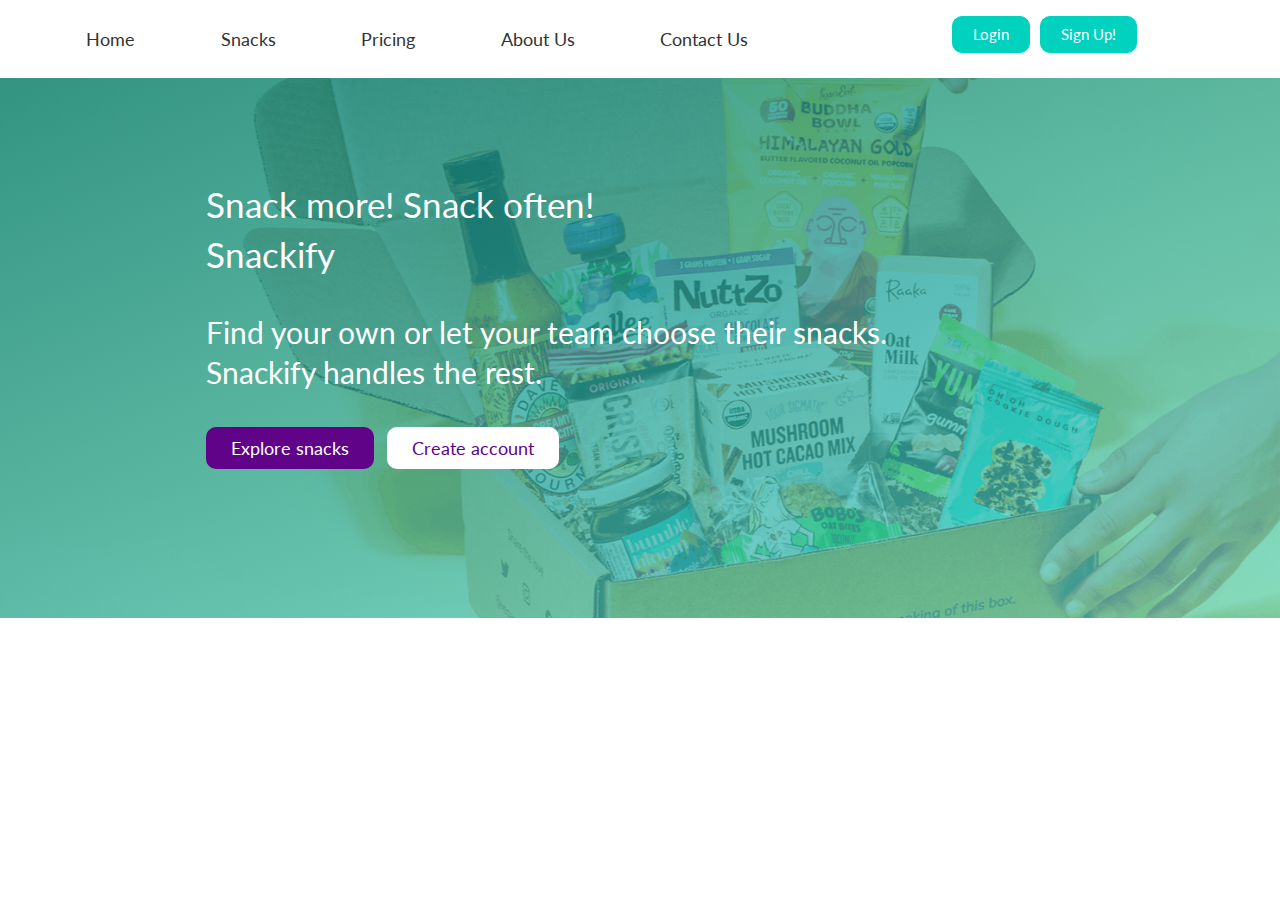
==== snackify/index.html @ 16e39b9f "Merge pull request #5 from bw-oct-snackify/aboutpage" ====
<!DOCTYPE html>

<html lang="en">
  <head>
    <meta charset="utf-8" />
    <meta name="viewport" content="width=device-width, initial-scale=1.0" />
    <link
      href="https://fonts.googleapis.com/css?family=Lato&display=swap"
      rel="stylesheet"
    />

    <title>Snackify</title>

    <link href="css/index.css" rel="stylesheet" />
  </head>

  <body>
    <div class="nav">
      <div class="nav__list">
        <a href="index.html"> Home</a>
        <a href="#"> Snacks</a>
        <a href="#"> Pricing </a>
        <a href="a-index.html">About Us</a>
        <a href="#"> Contact Us</a>
      </div>
      <!-- this closes nav -->
      <div class="btn-top">
        <a class="btn-login" href="#"> Login </a>
        <a class="btn-signup" href="#"> Sign Up!</a>
      </div>
      <!-- this closes but div -->
    </div>
    <!-- this closes main nav -->
    <header class="main-header">
      <div class="heading-main">
        <h1>Snack more! Snack often!</h1>
        <h1>Snackify</h1>
      </div>

      <div class="heading-second">
        <h2>Find your own or let your team choose their snacks.</h2>
        <h2>Snackify handles the rest.</h2>
      </div>
      <div class="btn-header">
        <a href="#" class="btn-explore">Explore snacks</a>
        <a href="#" class="btn-create">Create account</a>
      </div>
    </header>
  </body>
</html>
---- snackify/css/index.css ----
/* http://meyerweb.com/eric/tools/css/reset/ 
   v2.0 | 20110126
   License: none (public domain)
*/
html,
body,
div,
span,
applet,
object,
iframe,
h1,
h2,
h3,
h4,
h5,
h6,
p,
blockquote,
pre,
a,
abbr,
acronym,
address,
big,
cite,
code,
del,
dfn,
em,
img,
ins,
kbd,
q,
s,
samp,
small,
strike,
strong,
sub,
sup,
tt,
var,
b,
u,
i,
center,
dl,
dt,
dd,
ol,
ul,
li,
fieldset,
form,
label,
legend,
table,
caption,
tbody,
tfoot,
thead,
tr,
th,
td,
article,
aside,
canvas,
details,
embed,
figure,
figcaption,
footer,
header,
hgroup,
menu,
nav,
output,
ruby,
section,
summary,
time,
mark,
audio,
video {
  margin: 0;
  padding: 0;
  border: 0;
  font-size: 100%;
  font: inherit;
  vertical-align: baseline;
}
/* HTML5 display-role reset for older browsers */
article,
aside,
details,
figcaption,
figure,
footer,
header,
hgroup,
menu,
nav,
section {
  display: block;
}
body {
  line-height: 1;
}
ol,
ul {
  list-style: none;
}
blockquote,
q {
  quotes: none;
}
blockquote:before,
blockquote:after,
q:before,
q:after {
  content: "";
  content: none;
}
table {
  border-collapse: collapse;
  border-spacing: 0;
}
* {
  box-sizing: border-box;
}
html {
  font-size: 62.5%;
}
html,
body {
  font-family: "Lato", sans-serif;
}
h1,
h2,
h3,
h4,
h5 {
  font-family: "Lato", sans-serif;
}
h1 {
  font-size: 3.5rem;
}
h2 {
  font-size: 3rem;
}
h3 {
  font-size: 2.8rem;
}
p {
  font-size: 1.6rem;
  line-height: 1.4;
}
.maincontainer {
  width: 90%;
  margin: 0 auto;
}
@media (max-width: 500px) {
  .maincontainer {
    width: 100%;
    margin: none;
  }
}
.nav {
  display: flex;
  flex-direction: row;
  justify-content: space-around;
  align-items: center;
  flex-wrap: wrap;
  font-size: 1.8rem;
  width: 100%;
  margin: 0 auto;
}
.nav__list {
  display: flex;
  flex-direction: row;
  justify-content: space-around;
  align-items: center;
  flex-wrap: wrap;
  width: 60%;
  padding: 1rem;
  margin: 1rem;
}
.nav__list a {
  text-decoration: none;
  padding: 1rem 1.5rem;
  color: #333;
  border-radius: 10px;
  transition: all 0.5s;
}
.nav__list a:hover {
  color: white;
  border: 1px solid #007e76;
  background: #007e76;
  flex-grow: 1;
  text-align: center;
  box-shadow: 0 1rem 2rem rgba(0, 0, 0, 0.5);
}
.btn-top {
  display: flex;
  flex-direction: row;
  justify-content: center;
  align-items: center;
  flex-wrap: wrap;
  width: 30%;
  margin-right: 1.5rem;
}
.btn-top a {
  text-decoration: none;
  font-size: 1.5rem;
  padding: 1rem 2rem;
  color: white;
  background-color: #01d1bf;
  border: 1px solid #01d1bf;
  border-radius: 1rem;
  margin-right: 1rem;
  margin-bottom: 1rem;
  transition: all 0.4s;
}
.btn-top a:hover {
  color: white;
  border: 1px solid #007e76;
  background: #007e76;
  box-shadow: 0 1rem 2rem rgba(0, 0, 0, 0.5);
  transform: translateY(-0.2rem);
  text-align: center;
}
.mainfoot {
  display: flex;
  flex-direction: row;
  justify-content: center;
  align-items: center;
  background-color: #01d1bf;
  margin-top: 4%;
  padding: 1.5%;
  color: white;
}
.why-title {
  text-align: center;
  margin-top: 5%;
  margin-bottom: 3%;
}
.Why {
  border-radius: 20px;
  margin-bottom: 10%;
  display: flex;
  flex-direction: column;
  justify-content: center;
  align-items: center;
  flex-wrap: wrap;
}
.Why .imgofworkers {
  width: 60%;
}
.Why .imgofworkers .workers {
  margin-top: 5%;
  width: 100%;
  border-radius: 10px;
}
@media (max-width: 500px) {
  .Why .imgofworkers .workers {
    display: none;
  }
}
.ptags {
  margin-left: 3%;
  margin-right: 3%;
  padding-bottom: 4%;
  width: 80%;
  border-radius: 20px;
  background-color: #01d1bf;
  display: flex;
  flex-direction: column;
  justify-content: center;
  align-items: center;
}
@media (max-width: 500px) {
  .ptags {
    width: 100%;
    margin-left: 0;
    margin-right: 0;
    border-radius: 0;
  }
}
.ptags p {
  width: 80%;
  border-radius: 20px;
  color: white;
  text-align: center;
  font-size: 2.5rem;
  margin-top: 4%;
  padding: 10px;
}
@media (max-width: 800px) {
  .ptags p {
    width: 90%;
    font-size: 1.6rem;
  }
}
.Team {
  display: flex;
  flex-direction: column;
  justify-content: center;
  align-items: center;
}
.Team h2 {
  text-align: center;
  font-size: 4rem;
  width: 80%;
}
.Everyone {
  display: flex;
  flex-direction: row;
  justify-content: space-between;
  align-items: center;
  flex-wrap: wrap;
  margin-top: 4%;
}
.team-img {
  border-radius: 50%;
}
.andrew {
  width: 23%;
  border: 4px solid #01d1bf;
  background-color: white;
  margin-bottom: 3%;
  border-radius: 10px;
  display: flex;
  flex-direction: column;
  justify-content: space-between;
  align-items: center;
}
@media (max-width: 800px) {
  .andrew {
    width: 48%;
  }
}
@media (max-width: 500px) {
  .andrew {
    width: 75%;
    margin-left: 12%;
  }
}
.andrew:hover {
  color: white;
  border: 1px solid #007e76;
  background: #007e76;
  box-shadow: 0 1rem 2rem rgba(0, 0, 0, 0.5);
  transform: translateY(-0.2rem);
  text-align: center;
}
.andrew img {
  margin-top: 10%;
  margin-bottom: 4%;
  width: 50%;
}
.andrew p {
  font-size: 2rem;
  margin-top: 3%;
}
.andrew .linkangithub {
  margin-bottom: 5%;
}
.andrew:hover {
  background-image: url("../img/cookies.jpeg");
  background-repeat: no-repeat;
  background-position: center;
  background-size: cover;
  color: white;
}
.young {
  width: 23%;
  border: 4px solid #01d1bf;
  background-color: white;
  margin-bottom: 3%;
  border-radius: 10px;
  display: flex;
  flex-direction: column;
  justify-content: space-between;
  align-items: center;
}
@media (max-width: 800px) {
  .young {
    width: 48%;
  }
}
@media (max-width: 500px) {
  .young {
    width: 75%;
    margin-left: 12%;
  }
}
.young:hover {
  color: white;
  border: 1px solid #007e76;
  background: #007e76;
  box-shadow: 0 1rem 2rem rgba(0, 0, 0, 0.5);
  transform: translateY(-0.2rem);
  text-align: center;
}
.young img {
  margin-top: 10%;
  margin-bottom: 4%;
  width: 50%;
}
.young p {
  font-size: 2rem;
  margin-top: 3%;
}
.young .linkangithub {
  margin-bottom: 5%;
}
.young:hover {
  background-image: url("../img/cheetos2.jpg");
  background-repeat: no-repeat;
  background-position: center;
  background-size: cover;
  color: white;
}
.andrew-wilson {
  width: 23%;
  border: 4px solid #01d1bf;
  background-color: white;
  margin-bottom: 3%;
  border-radius: 10px;
  display: flex;
  flex-direction: column;
  justify-content: space-between;
  align-items: center;
}
@media (max-width: 800px) {
  .andrew-wilson {
    width: 48%;
  }
}
@media (max-width: 500px) {
  .andrew-wilson {
    width: 75%;
    margin-left: 12%;
  }
}
.andrew-wilson:hover {
  color: white;
  border: 1px solid #007e76;
  background: #007e76;
  box-shadow: 0 1rem 2rem rgba(0, 0, 0, 0.5);
  transform: translateY(-0.2rem);
  text-align: center;
}
.andrew-wilson img {
  margin-top: 10%;
  margin-bottom: 4%;
  width: 50%;
}
.andrew-wilson p {
  font-size: 2rem;
  margin-top: 3%;
}
.andrew-wilson .linkangithub {
  margin-bottom: 5%;
}
.andrew-wilson:hover {
  background-image: url("../img/ruffles.jpg");
  background-repeat: no-repeat;
  background-position: center;
  background-size: cover;
  color: white;
}
.John {
  width: 23%;
  border: 4px solid #01d1bf;
  background-color: white;
  margin-bottom: 3%;
  border-radius: 10px;
  display: flex;
  flex-direction: column;
  justify-content: space-between;
  align-items: center;
}
@media (max-width: 800px) {
  .John {
    width: 48%;
  }
}
@media (max-width: 500px) {
  .John {
    width: 75%;
    margin-left: 12%;
  }
}
.John:hover {
  color: white;
  border: 1px solid #007e76;
  background: #007e76;
  box-shadow: 0 1rem 2rem rgba(0, 0, 0, 0.5);
  transform: translateY(-0.2rem);
  text-align: center;
}
.John img {
  margin-top: 10%;
  margin-bottom: 4%;
  width: 50%;
}
.John p {
  font-size: 2rem;
  margin-top: 3%;
}
.John .linkangithub {
  margin-bottom: 5%;
}
.John:hover {
  background-image: url("../img/doritos\ 2.jpg");
  background-repeat: no-repeat;
  background-position: center;
  background-size: cover;
  color: white;
}
.Lucas {
  width: 23%;
  border: 4px solid #01d1bf;
  background-color: white;
  margin-bottom: 3%;
  border-radius: 10px;
  display: flex;
  flex-direction: column;
  justify-content: space-between;
  align-items: center;
}
@media (max-width: 800px) {
  .Lucas {
    width: 48%;
  }
}
@media (max-width: 500px) {
  .Lucas {
    width: 75%;
    margin-left: 12%;
  }
}
.Lucas:hover {
  color: white;
  border: 1px solid #007e76;
  background: #007e76;
  box-shadow: 0 1rem 2rem rgba(0, 0, 0, 0.5);
  transform: translateY(-0.2rem);
  text-align: center;
}
.Lucas img {
  margin-top: 10%;
  margin-bottom: 4%;
  width: 50%;
}
.Lucas p {
  font-size: 2rem;
  margin-top: 3%;
}
.Lucas .linkangithub {
  margin-bottom: 5%;
}
.Lucas:hover {
  background-image: url("../img/almonds2.jpeg");
  background-repeat: no-repeat;
  background-position: top;
  background-size: cover;
  color: white;
}
.luis {
  width: 23%;
  border: 4px solid #01d1bf;
  background-color: white;
  margin-bottom: 3%;
  border-radius: 10px;
  display: flex;
  flex-direction: column;
  justify-content: space-between;
  align-items: center;
}
@media (max-width: 800px) {
  .luis {
    width: 48%;
  }
}
@media (max-width: 500px) {
  .luis {
    width: 75%;
    margin-left: 12%;
  }
}
.luis:hover {
  color: white;
  border: 1px solid #007e76;
  background: #007e76;
  box-shadow: 0 1rem 2rem rgba(0, 0, 0, 0.5);
  transform: translateY(-0.2rem);
  text-align: center;
}
.luis img {
  margin-top: 10%;
  margin-bottom: 4%;
  width: 50%;
}
.luis p {
  font-size: 2rem;
  margin-top: 3%;
}
.luis .linkangithub {
  margin-bottom: 5%;
}
.luis:hover {
  background-image: url("../img/beef2.jpg");
  background-repeat: no-repeat;
  background-position: center;
  background-size: cover;
  color: white;
}
.mark {
  width: 23%;
  border: 4px solid #01d1bf;
  background-color: white;
  margin-bottom: 3%;
  border-radius: 10px;
  display: flex;
  flex-direction: column;
  justify-content: space-between;
  align-items: center;
}
@media (max-width: 800px) {
  .mark {
    width: 48%;
  }
}
@media (max-width: 500px) {
  .mark {
    width: 75%;
    margin-left: 12%;
  }
}
.mark:hover {
  color: white;
  border: 1px solid #007e76;
  background: #007e76;
  box-shadow: 0 1rem 2rem rgba(0, 0, 0, 0.5);
  transform: translateY(-0.2rem);
  text-align: center;
}
.mark img {
  margin-top: 10%;
  margin-bottom: 4%;
  width: 50%;
}
.mark p {
  font-size: 2rem;
  margin-top: 3%;
}
.mark .linkangithub {
  margin-bottom: 5%;
}
.mark:hover {
  background-image: url("../img/resees\ 2.jpg");
  background-repeat: no-repeat;
  background-position: center;
  background-size: cover;
  color: white;
}
.mikaela {
  width: 23%;
  border: 4px solid #01d1bf;
  background-color: white;
  margin-bottom: 3%;
  border-radius: 10px;
  display: flex;
  flex-direction: column;
  justify-content: space-between;
  align-items: center;
}
@media (max-width: 800px) {
  .mikaela {
    width: 48%;
  }
}
@media (max-width: 500px) {
  .mikaela {
    width: 75%;
    margin-left: 12%;
  }
}
.mikaela:hover {
  color: white;
  border: 1px solid #007e76;
  background: #007e76;
  box-shadow: 0 1rem 2rem rgba(0, 0, 0, 0.5);
  transform: translateY(-0.2rem);
  text-align: center;
}
.mikaela img {
  margin-top: 10%;
  margin-bottom: 4%;
  width: 50%;
}
.mikaela p {
  font-size: 2rem;
  margin-top: 3%;
}
.mikaela .linkangithub {
  margin-bottom: 5%;
}
.mikaela:hover {
  background-image: url("../img/pretzel.jpeg");
  background-repeat: no-repeat;
  background-position: center;
  background-size: cover;
  color: white;
}
button:hover {
  color: #01d1bf;
}
.main-header {
  width: 100%;
  padding: 2rem;
  height: 60vh;
  display: flex;
  flex-direction: column;
  justify-content: center;
  align-items: center;
  flex-wrap: wrap;
  background-image: linear-gradient(to right bottom, rgba(0, 126, 118, 0.8), rgba(85, 220, 210, 0.7)), url(../img/snackbox.png);
  background-repeat: no-repeat;
  background-position: center;
  background-size: cover;
}
.main-header div {
  width: 70%;
  margin-bottom: 3rem;
}
.main-header div h1 {
  margin-bottom: 1.5rem;
  font-weight: 400;
  color: white;
}
.main-header div h2 {
  margin-bottom: 1rem;
  color: white;
}
.main-header .btn-header .btn-explore {
  text-decoration: none;
  font-size: 1.8rem;
  padding: 1.2rem 2.5rem;
  border-radius: 1rem;
  margin-right: 1rem;
  margin-bottom: 1rem;
  color: white;
  background-color: #600389;
  display: inline-block;
  transition: all 0.4s;
}
.main-header .btn-header .btn-explore:hover {
  box-shadow: 0 1rem 2rem rgba(0, 0, 0, 0.5);
  text-align: center;
}
.main-header .btn-header .btn-explore:hover {
  background-color: #b95de1;
  transform: translateY(-0.5rem);
}
.main-header .btn-header .btn-create {
  text-decoration: none;
  font-size: 1.8rem;
  padding: 1.2rem 2.5rem;
  border-radius: 1rem;
  margin-right: 1rem;
  margin-bottom: 1rem;
  color: #600389;
  background-color: white;
  display: inline-block;
  transition: all 0.4s;
}
.main-header .btn-header .btn-create:hover {
  box-shadow: 0 1rem 2rem rgba(0, 0, 0, 0.5);
  text-align: center;
}
.main-header .btn-header .btn-create:hover {
  background-color: #b95de1;
  color: white;
  transform: translateY(-0.5rem);
}
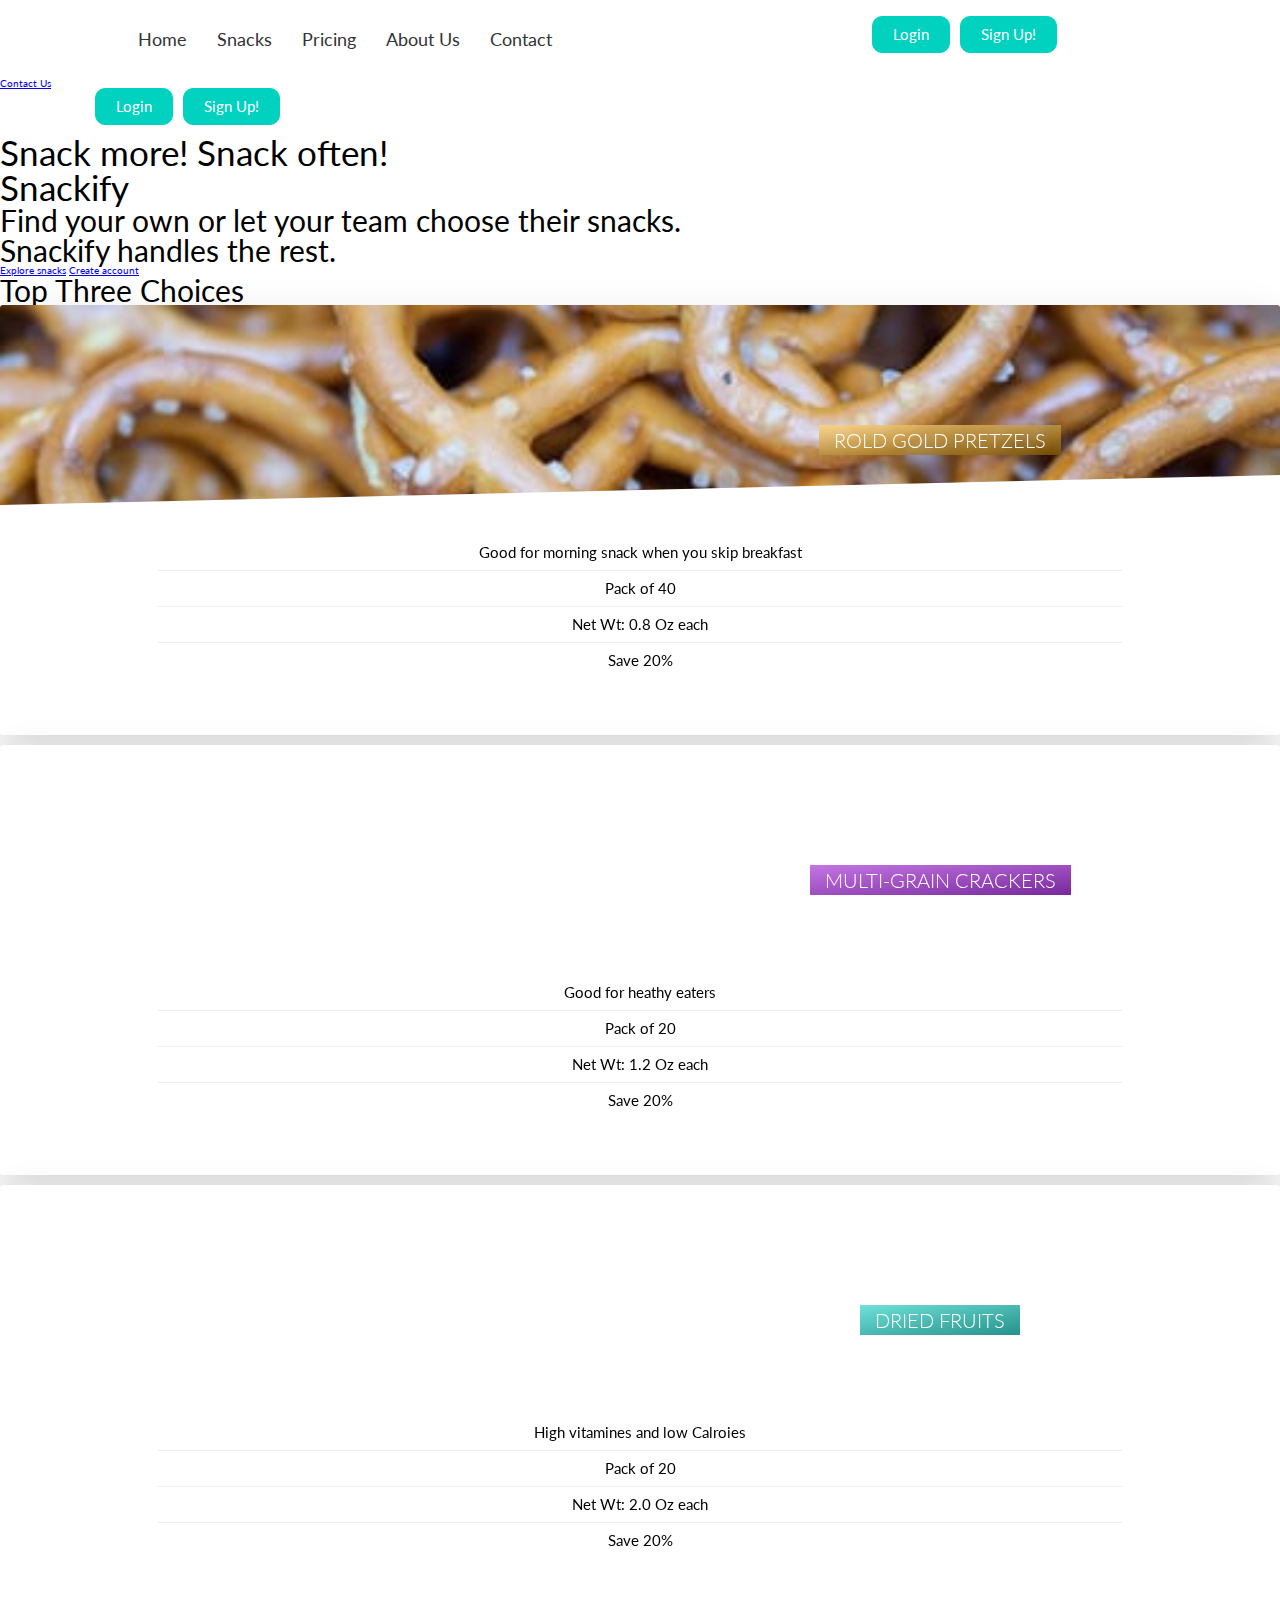
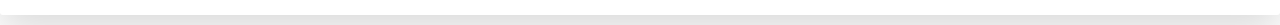
==== commit f86b98d6: "Merge branch 'master' into landing-page" ====
--- a/snackify/index.html
+++ b/snackify/index.html
@@ -15,12 +15,25 @@
   </head>
 
   <body>
+
     <div class="nav">
       <div class="nav__list">
         <a href="index.html"> Home</a>
         <a href="#"> Snacks</a>
         <a href="#"> Pricing </a>
         <a href="a-index.html">About Us</a>
+
+        <a href="#"> Contact</a>
+      </div>
+      <!-- this closes nav -->
+      <div class="btn-top">
+        <a class="btn-login" href="#"> Login </a>
+        <a class="btn-signup" href="#"> Sign Up!</a>
+      </div>
+      <!-- this closes but div -->
+    </div>
+      <!-- this closes main nav -->
+
         <a href="#"> Contact Us</a>
       </div>
       <!-- this closes nav -->
@@ -31,6 +44,7 @@
       <!-- this closes but div -->
     </div>
     <!-- this closes main nav -->
+
     <header class="main-header">
       <div class="heading-main">
         <h1>Snack more! Snack often!</h1>
@@ -46,5 +60,108 @@
         <a href="#" class="btn-create">Create account</a>
       </div>
     </header>
+    <section class="section-topChoice">
+        <div class="heading-second">
+           <h2>Top Three Choices</h2>
+        </div>
+        <div class="row">
+          <div class="col-1-3">
+            <div class="card">
+              <div class="card__side card__side--front">
+                <div class="card__picture card__picture--1">
+                  &nbsp;
+                </div>
+                <div class="card__heading">
+                  <span class="card__heading-span card__heading-span--1">Rold Gold pretzels</span>
+                  
+                </div>
+                <div class="card__details">
+                  <ul>
+                    <li>Good for morning snack when you skip breakfast</li>
+                    <li>Pack of 40</li>
+                    <li>Net Wt: 0.8 Oz each</li>
+                    <li>Save 20%</li>
+                   
+                  </ul>
+                </div>
+              </div>
+              <div class="card__side card__side--back card__side--back--1">
+                  <div class="card__cta">
+                    <div class="card__price-box">
+                      <p class="card__price-only">Only</p>
+                      <p class="card__price-value">$16.00</p>
+                    </div>
+                    <a href="#" class="btn btn--white">Save Now</a>
+                  </div>
+                </div>
+            </div>
+           
+          </div>
+          <div class="col-1-3">
+              <div class="card">
+                  <div class="card__side card__side--front">
+                    <div class="card__picture card__picture--2">
+                      &nbsp;
+                    </div>
+                    <div class="card__heading">
+                      <span class="card__heading-span card__heading-span--2">Multi-grain crackers</span>
+                      
+                    </div>
+                    <div class="card__details">
+                      <ul>
+                        <li>Good for heathy eaters</li>
+                        <li>Pack of 20</li>
+                        <li>Net Wt: 1.2 Oz each</li>
+                        <li>Save 20%</li>
+                       
+                      </ul>
+                    </div>
+                  </div>
+                  <div class="card__side card__side--back card__side--back--2">
+                      <div class="card__cta">
+                        <div class="card__price-box">
+                          <p class="card__price-only">Only</p>
+                          <p class="card__price-value">$45.00</p>
+                        </div>
+                        <a href="#" class="btn btn--white">Save Now</a>
+                      </div>
+                    </div>
+                </div>
+          </div>
+          <div class="col-1-3">
+              <div class="card">
+                  <div class="card__side card__side--front">
+                    <div class="card__picture card__picture--3">
+                      &nbsp;
+                    </div>
+                    <div class="card__heading">
+                      <span class="card__heading-span card__heading-span--3">Dried Fruits</span>
+                      
+                    </div>
+                    <div class="card__details">
+                      <ul>
+                        <li>High vitamines and low Calroies</li>
+                        <li>Pack of 20</li>
+                        <li>Net Wt: 2.0 Oz each</li>
+                        <li>Save 20%</li>
+                       
+                      </ul>
+                    </div>
+                  </div>
+                  <div class="card__side card__side--back card__side--back--3">
+                      <div class="card__cta">
+                        <div class="card__price-box">
+                          <p class="card__price-only">Only</p>
+                          <p class="card__price-value">$55.00</p>
+                        </div>
+                        <a href="#" class="btn btn--white">Save Now</a>
+                      </div>
+                    </div>
+                </div>
+          </div>
+        </div>
+          
+
+    </section>
   </body>
 </html>
--- a/snackify/css/index.css
+++ b/snackify/css/index.css
@@ -160,29 +160,35 @@
   width: 90%;
   margin: 0 auto;
 }
+
+
 @media (max-width: 500px) {
   .maincontainer {
     width: 100%;
     margin: none;
   }
 }
+
 .nav {
   display: flex;
   flex-direction: row;
   justify-content: space-around;
   align-items: center;
-  flex-wrap: wrap;
   font-size: 1.8rem;
   width: 100%;
   margin: 0 auto;
 }
+@media (max-width: 800px) {
+  .nav {
+    flex-direction: column;
+  }
+}
 .nav__list {
   display: flex;
   flex-direction: row;
   justify-content: space-around;
   align-items: center;
-  flex-wrap: wrap;
-  width: 60%;
+  width: 35%;
   padding: 1rem;
   margin: 1rem;
 }
@@ -201,14 +207,24 @@
   text-align: center;
   box-shadow: 0 1rem 2rem rgba(0, 0, 0, 0.5);
 }
+@media (max-width: 500px) {
+  .nav__list {
+    justify-content: center;
+    font-size: 1.4rem;
+  }
+}
 .btn-top {
   display: flex;
   flex-direction: row;
   justify-content: center;
   align-items: center;
-  flex-wrap: wrap;
   width: 30%;
   margin-right: 1.5rem;
+}
+@media (max-width: 500px) {
+  .btn-top {
+    width: 70%;
+  }
 }
 .btn-top a {
   text-decoration: none;
@@ -230,6 +246,157 @@
   transform: translateY(-0.2rem);
   text-align: center;
 }
+
+@media (max-width: 500px) {
+  .btn-top a {
+    font-size: 1.2rem;
+  }
+}
+.card {
+  perspective: 150rem;
+  -moz-perspective: 150rem;
+  position: relative;
+  height: 44rem;
+}
+@media (max-width: 500px) {
+  .card__details {
+    margin-top: -20px;
+  }
+}
+.card__side {
+  height: 43rem;
+  transition: all 0.8s ease;
+  color: white;
+  font-size: 2rem;
+  position: absolute;
+  top: 0;
+  left: 0;
+  width: 100%;
+  backface-visibility: hidden;
+  border-radius: 3px;
+  overflow: hidden;
+  box-shadow: 0 1.5rem 4rem rgba(0, 0, 0, 0.15);
+}
+@media (max-width: 500px) {
+  .card__side {
+    height: 40rem;
+  }
+}
+.card__side--front {
+  background-color: white;
+}
+.card__side--back {
+  transform: rotateY(-180deg);
+}
+.card__side--back--1 {
+  background-image: linear-gradient(to right bottom, #ffd47f, #7c5403);
+}
+.card__side--back--2 {
+  background-image: linear-gradient(to right bottom, #b95de1, #600389);
+}
+.card__side--back--3 {
+  background-image: linear-gradient(to right bottom, #55dcd2, #007e76);
+}
+.card:hover .card__side--front {
+  transform: rotateY(180deg);
+}
+.card:hover .card__side--back {
+  transform: rotateY(0);
+}
+.card__picture {
+  background-size: cover;
+  height: 20rem;
+  background-blend-mode: screen;
+  -webkit-clip-path: polygon(0 0, 100% 0, 100% 85%, 0 100%);
+  clip-path: polygon(0 0, 100% 0, 100% 85%, 0 100%);
+}
+.card__picture--1 {
+  background-image: url(../img/pretzel.jpeg);
+}
+.card__picture--2 {
+  background-image: url(https://www.bing.com/th?id=OIP.H_RdXQ9CoCZ31MyCAMG6pwHaDo&w=300&h=147&c=7&o=5&dpr=2.2&pid=1.7);
+}
+.card__picture--3 {
+  background-image: url(https://www.bing.com/th?id=OIP.x5il3ac9726boGcdORgdqQAAAA&w=300&h=176&c=7&o=5&dpr=2.2&pid=1.7);
+  background-position: center;
+}
+.card__heading {
+  font-size: 2rem;
+  font-weight: 300;
+  text-transform: uppercase;
+  text-align: center;
+  color: white;
+  position: absolute;
+  top: 12rem;
+  right: 2rem;
+  width: 50%;
+}
+.card__heading-span {
+  padding: 0.5rem 1.5rem;
+  -webkit-box-decoration-break: clone;
+  box-decoration-break: clone;
+  display: inline-block;
+}
+.card__heading-span--1 {
+  background-image: linear-gradient(to right bottom, rgba(255, 212, 127, 0.85), rgba(124, 84, 3, 0.85));
+}
+.card__heading-span--2 {
+  background-image: linear-gradient(to right bottom, rgba(185, 93, 225, 0.85), rgba(96, 3, 137, 0.85));
+}
+.card__heading-span--3 {
+  background-image: linear-gradient(to right bottom, rgba(85, 220, 210, 0.85), rgba(0, 126, 118, 0.85));
+}
+.card__details ul {
+  list-style: none;
+  width: 80%;
+  color: black;
+  padding: 3rem;
+  margin: 0 auto;
+}
+.card__details ul li {
+  text-align: center;
+  font-size: 1.5rem;
+  padding: 1rem;
+}
+.card__details ul li:not(:last-child) {
+  border-bottom: 1px solid #eee;
+}
+.card__cta {
+  position: absolute;
+  top: 50%;
+  left: 50%;
+  transform: translate(-50%, -50%);
+  text-align: center;
+}
+.card__price-box {
+  text-align: center;
+  margin-bottom: 4rem;
+}
+.card__price-only {
+  font-size: 2rem;
+  text-transform: uppercase;
+}
+.card__price-value {
+  font-size: 5rem;
+  font-weight: 100;
+}
+.card .btn {
+  text-decoration: none;
+  font-size: 1.8rem;
+  padding: 1.2rem 2.5rem;
+  border-radius: 1rem;
+  margin-right: 1rem;
+  margin-bottom: 1rem;
+  transition: all 0.4s;
+  color: black;
+  background: white;
+  display: inline-block;
+}
+.card .btn:hover {
+  box-shadow: 0 1rem 2rem rgba(0, 0, 0, 0.5);
+  text-align: center;
+  transform: translateY(-0.5rem);
+
 .mainfoot {
   display: flex;
   flex-direction: row;
@@ -239,6 +406,53 @@
   margin-top: 4%;
   padding: 1.5%;
   color: white;
+
+}
+.section-topChoice {
+  background-color: #f7f7f7;
+  padding: 6rem 10rem;
+  height: 70vh;
+}
+@media (max-width: 800px) {
+  .section-topChoice {
+    padding: 6rem 6rem;
+  }
+}
+.section-topChoice .row {
+  display: flex;
+  flex-direction: row;
+  justify-content: space-between;
+  align-items: center;
+}
+@media (max-width: 800px) {
+  .section-topChoice .row {
+    flex-direction: column;
+  }
+}
+.section-topChoice .row .col-1-3 {
+  width: 30%;
+}
+@media (max-width: 800px) {
+  .section-topChoice .row .col-1-3 {
+    width: 70%;
+    margin-bottom: 50px;
+  }
+}
+@media (max-width: 500px) {
+  .section-topChoice .row .col-1-3 {
+    width: 100%;
+  }
+}
+.section-topChoice h2 {
+  margin-bottom: 1rem;
+  color: black;
+  margin-bottom: 5rem;
+  text-align: center;
+}
+@media (max-width: 500px) {
+  .section-topChoice h2 {
+    font-size: 2.5rem;
+  }
 }
 .why-title {
   text-align: center;
@@ -727,12 +941,21 @@
   flex-direction: column;
   justify-content: center;
   align-items: center;
-  flex-wrap: wrap;
+
+
+
   background-image: linear-gradient(to right bottom, rgba(0, 126, 118, 0.8), rgba(85, 220, 210, 0.7)), url(../img/snackbox.png);
   background-repeat: no-repeat;
   background-position: center;
   background-size: cover;
 }
+
+@media (max-width: 500px) {
+  .main-header {
+    height: 70vh;
+  }
+}
+
 .main-header div {
   width: 70%;
   margin-bottom: 3rem;
@@ -742,10 +965,24 @@
   font-weight: 400;
   color: white;
 }
+
+@media (max-width: 500px) {
+  .main-header div h1 {
+    font-size: 3rem;
+  }
+}
+
 .main-header div h2 {
   margin-bottom: 1rem;
   color: white;
 }
+
+@media (max-width: 500px) {
+  .main-header div h2 {
+    font-size: 2.5rem;
+  }
+}
+
 .main-header .btn-header .btn-explore {
   text-decoration: none;
   font-size: 1.8rem;
@@ -753,19 +990,29 @@
   border-radius: 1rem;
   margin-right: 1rem;
   margin-bottom: 1rem;
+
+  transition: all 0.4s;
   color: white;
   background-color: #600389;
   display: inline-block;
-  transition: all 0.4s;
+
 }
 .main-header .btn-header .btn-explore:hover {
   box-shadow: 0 1rem 2rem rgba(0, 0, 0, 0.5);
   text-align: center;
+
+  transform: translateY(-0.5rem);
+}
+@media (max-width: 500px) {
+  .main-header .btn-header .btn-explore {
+    font-size: 1.5rem;
+  }
 }
 .main-header .btn-header .btn-explore:hover {
   background-color: #b95de1;
-  transform: translateY(-0.5rem);
-}
+
+}
+
 .main-header .btn-header .btn-create {
   text-decoration: none;
   font-size: 1.8rem;
@@ -773,17 +1020,29 @@
   border-radius: 1rem;
   margin-right: 1rem;
   margin-bottom: 1rem;
+
+  transition: all 0.4s;
   color: #600389;
   background-color: white;
   display: inline-block;
-  transition: all 0.4s;
+
 }
 .main-header .btn-header .btn-create:hover {
   box-shadow: 0 1rem 2rem rgba(0, 0, 0, 0.5);
   text-align: center;
+
+  transform: translateY(-0.5rem);
+}
+@media (max-width: 500px) {
+  .main-header .btn-header .btn-create {
+    font-size: 1.4rem;
+  }
+
 }
 .main-header .btn-header .btn-create:hover {
   background-color: #b95de1;
   color: white;
+
   transform: translateY(-0.5rem);
-}
+
+}
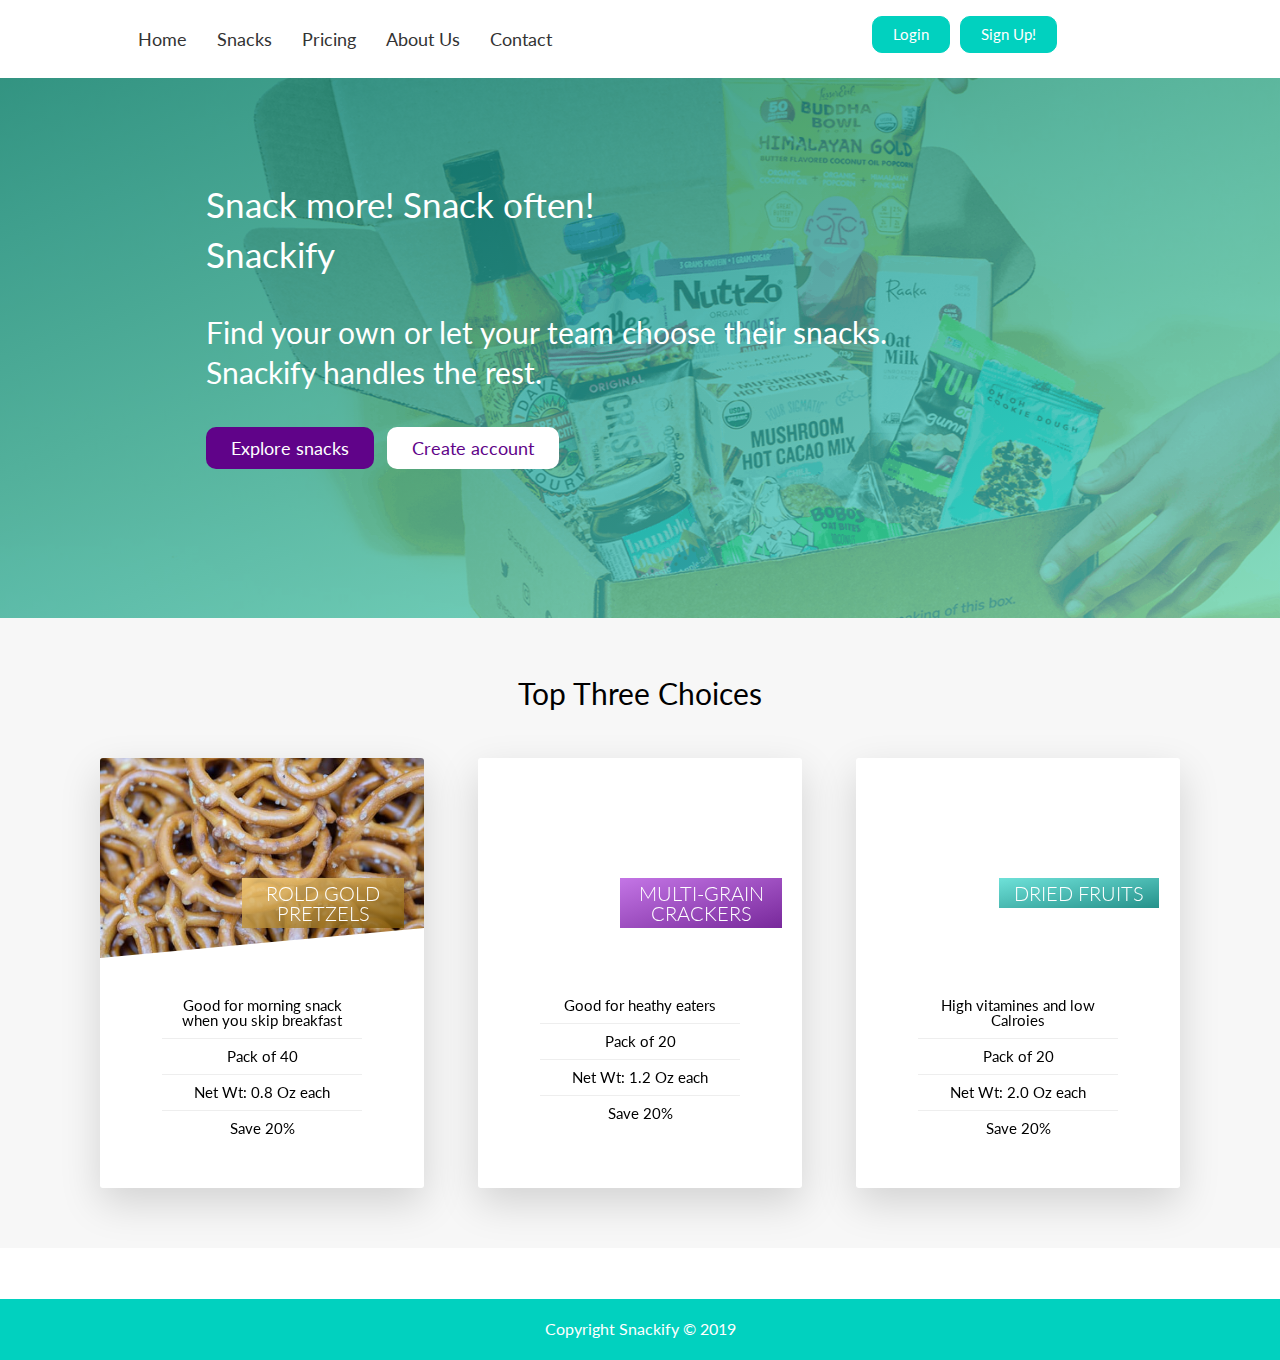
==== commit dffeb8ec: "finished project" ====
--- a/snackify/index.html
+++ b/snackify/index.html
@@ -15,7 +15,6 @@
   </head>
 
   <body>
-
     <div class="nav">
       <div class="nav__list">
         <a href="index.html"> Home</a>
@@ -24,17 +23,6 @@
         <a href="a-index.html">About Us</a>
 
         <a href="#"> Contact</a>
-      </div>
-      <!-- this closes nav -->
-      <div class="btn-top">
-        <a class="btn-login" href="#"> Login </a>
-        <a class="btn-signup" href="#"> Sign Up!</a>
-      </div>
-      <!-- this closes but div -->
-    </div>
-      <!-- this closes main nav -->
-
-        <a href="#"> Contact Us</a>
       </div>
       <!-- this closes nav -->
       <div class="btn-top">
@@ -61,107 +49,107 @@
       </div>
     </header>
     <section class="section-topChoice">
-        <div class="heading-second">
-           <h2>Top Three Choices</h2>
-        </div>
-        <div class="row">
-          <div class="col-1-3">
-            <div class="card">
-              <div class="card__side card__side--front">
-                <div class="card__picture card__picture--1">
-                  &nbsp;
+      <div class="heading-second">
+        <h2>Top Three Choices</h2>
+      </div>
+      <div class="row">
+        <div class="col-1-3">
+          <div class="card">
+            <div class="card__side card__side--front">
+              <div class="card__picture card__picture--1">
+                &nbsp;
+              </div>
+              <div class="card__heading">
+                <span class="card__heading-span card__heading-span--1"
+                  >Rold Gold pretzels</span
+                >
+              </div>
+              <div class="card__details">
+                <ul>
+                  <li>Good for morning snack when you skip breakfast</li>
+                  <li>Pack of 40</li>
+                  <li>Net Wt: 0.8 Oz each</li>
+                  <li>Save 20%</li>
+                </ul>
+              </div>
+            </div>
+            <div class="card__side card__side--back card__side--back--1">
+              <div class="card__cta">
+                <div class="card__price-box">
+                  <p class="card__price-only">Only</p>
+                  <p class="card__price-value">$16.00</p>
                 </div>
-                <div class="card__heading">
-                  <span class="card__heading-span card__heading-span--1">Rold Gold pretzels</span>
-                  
-                </div>
-                <div class="card__details">
-                  <ul>
-                    <li>Good for morning snack when you skip breakfast</li>
-                    <li>Pack of 40</li>
-                    <li>Net Wt: 0.8 Oz each</li>
-                    <li>Save 20%</li>
-                   
-                  </ul>
-                </div>
+                <a href="#" class="btn btn--white">Save Now</a>
               </div>
-              <div class="card__side card__side--back card__side--back--1">
-                  <div class="card__cta">
-                    <div class="card__price-box">
-                      <p class="card__price-only">Only</p>
-                      <p class="card__price-value">$16.00</p>
-                    </div>
-                    <a href="#" class="btn btn--white">Save Now</a>
-                  </div>
-                </div>
             </div>
-           
-          </div>
-          <div class="col-1-3">
-              <div class="card">
-                  <div class="card__side card__side--front">
-                    <div class="card__picture card__picture--2">
-                      &nbsp;
-                    </div>
-                    <div class="card__heading">
-                      <span class="card__heading-span card__heading-span--2">Multi-grain crackers</span>
-                      
-                    </div>
-                    <div class="card__details">
-                      <ul>
-                        <li>Good for heathy eaters</li>
-                        <li>Pack of 20</li>
-                        <li>Net Wt: 1.2 Oz each</li>
-                        <li>Save 20%</li>
-                       
-                      </ul>
-                    </div>
-                  </div>
-                  <div class="card__side card__side--back card__side--back--2">
-                      <div class="card__cta">
-                        <div class="card__price-box">
-                          <p class="card__price-only">Only</p>
-                          <p class="card__price-value">$45.00</p>
-                        </div>
-                        <a href="#" class="btn btn--white">Save Now</a>
-                      </div>
-                    </div>
-                </div>
-          </div>
-          <div class="col-1-3">
-              <div class="card">
-                  <div class="card__side card__side--front">
-                    <div class="card__picture card__picture--3">
-                      &nbsp;
-                    </div>
-                    <div class="card__heading">
-                      <span class="card__heading-span card__heading-span--3">Dried Fruits</span>
-                      
-                    </div>
-                    <div class="card__details">
-                      <ul>
-                        <li>High vitamines and low Calroies</li>
-                        <li>Pack of 20</li>
-                        <li>Net Wt: 2.0 Oz each</li>
-                        <li>Save 20%</li>
-                       
-                      </ul>
-                    </div>
-                  </div>
-                  <div class="card__side card__side--back card__side--back--3">
-                      <div class="card__cta">
-                        <div class="card__price-box">
-                          <p class="card__price-only">Only</p>
-                          <p class="card__price-value">$55.00</p>
-                        </div>
-                        <a href="#" class="btn btn--white">Save Now</a>
-                      </div>
-                    </div>
-                </div>
           </div>
         </div>
-          
-
+        <div class="col-1-3">
+          <div class="card">
+            <div class="card__side card__side--front">
+              <div class="card__picture card__picture--2">
+                &nbsp;
+              </div>
+              <div class="card__heading">
+                <span class="card__heading-span card__heading-span--2"
+                  >Multi-grain crackers</span
+                >
+              </div>
+              <div class="card__details">
+                <ul>
+                  <li>Good for heathy eaters</li>
+                  <li>Pack of 20</li>
+                  <li>Net Wt: 1.2 Oz each</li>
+                  <li>Save 20%</li>
+                </ul>
+              </div>
+            </div>
+            <div class="card__side card__side--back card__side--back--2">
+              <div class="card__cta">
+                <div class="card__price-box">
+                  <p class="card__price-only">Only</p>
+                  <p class="card__price-value">$45.00</p>
+                </div>
+                <a href="#" class="btn btn--white">Save Now</a>
+              </div>
+            </div>
+          </div>
+        </div>
+        <div class="col-1-3">
+          <div class="card">
+            <div class="card__side card__side--front">
+              <div class="card__picture card__picture--3">
+                &nbsp;
+              </div>
+              <div class="card__heading">
+                <span class="card__heading-span card__heading-span--3"
+                  >Dried Fruits</span
+                >
+              </div>
+              <div class="card__details">
+                <ul>
+                  <li>High vitamines and low Calroies</li>
+                  <li>Pack of 20</li>
+                  <li>Net Wt: 2.0 Oz each</li>
+                  <li>Save 20%</li>
+                </ul>
+              </div>
+            </div>
+            <div class="card__side card__side--back card__side--back--3">
+              <div class="card__cta">
+                <div class="card__price-box">
+                  <p class="card__price-only">Only</p>
+                  <p class="card__price-value">$55.00</p>
+                </div>
+                <a href="#" class="btn btn--white">Save Now</a>
+              </div>
+            </div>
+          </div>
+        </div>
+      </div>
     </section>
+    <footer class="mainfoot">
+      <p>Copyright Snackify © 2019</p>
+    </footer>
   </body>
 </html>
--- a/snackify/css/index.css
+++ b/snackify/css/index.css
@@ -160,15 +160,12 @@
   width: 90%;
   margin: 0 auto;
 }
-
-
 @media (max-width: 500px) {
   .maincontainer {
     width: 100%;
     margin: none;
   }
 }
-
 .nav {
   display: flex;
   flex-direction: row;
@@ -246,11 +243,81 @@
   transform: translateY(-0.2rem);
   text-align: center;
 }
-
 @media (max-width: 500px) {
   .btn-top a {
     font-size: 1.2rem;
   }
+}
+.nav {
+  display: flex;
+  flex-direction: row;
+  justify-content: space-around;
+  align-items: center;
+  font-size: 1.8rem;
+  width: 100%;
+  margin: 0 auto;
+}
+.nav__list {
+  display: flex;
+  flex-direction: row;
+  justify-content: space-around;
+  align-items: center;
+  width: 35%;
+  padding: 1rem;
+  margin: 1rem;
+}
+.nav__list a {
+  text-decoration: none;
+  padding: 1rem 1.5rem;
+  color: #333;
+  border-radius: 10px;
+  transition: all 0.5s;
+}
+.nav__list a:hover {
+  color: white;
+  border: 1px solid #007e76;
+  background: #007e76;
+  flex-grow: 1;
+  text-align: center;
+  box-shadow: 0 1rem 2rem rgba(0, 0, 0, 0.5);
+}
+.btn-top {
+  display: flex;
+  flex-direction: row;
+  justify-content: center;
+  align-items: center;
+  width: 30%;
+  margin-right: 1.5rem;
+}
+.btn-top a {
+  text-decoration: none;
+  font-size: 1.5rem;
+  padding: 1rem 2rem;
+  color: white;
+  background-color: #01d1bf;
+  border: 1px solid #01d1bf;
+  border-radius: 1rem;
+  margin-right: 1rem;
+  margin-bottom: 1rem;
+  transition: all 0.4s;
+}
+.btn-top a:hover {
+  color: white;
+  border: 1px solid #007e76;
+  background: #007e76;
+  box-shadow: 0 1rem 2rem rgba(0, 0, 0, 0.5);
+  transform: translateY(-0.2rem);
+  text-align: center;
+}
+.mainfoot {
+  display: flex;
+  flex-direction: row;
+  justify-content: center;
+  align-items: center;
+  background-color: #01d1bf;
+  margin-top: 4%;
+  padding: 1.5%;
+  color: white;
 }
 .card {
   perspective: 150rem;
@@ -396,17 +463,6 @@
   box-shadow: 0 1rem 2rem rgba(0, 0, 0, 0.5);
   text-align: center;
   transform: translateY(-0.5rem);
-
-.mainfoot {
-  display: flex;
-  flex-direction: row;
-  justify-content: center;
-  align-items: center;
-  background-color: #01d1bf;
-  margin-top: 4%;
-  padding: 1.5%;
-  color: white;
-
 }
 .section-topChoice {
   background-color: #f7f7f7;
@@ -941,21 +997,16 @@
   flex-direction: column;
   justify-content: center;
   align-items: center;
-
-
-
   background-image: linear-gradient(to right bottom, rgba(0, 126, 118, 0.8), rgba(85, 220, 210, 0.7)), url(../img/snackbox.png);
   background-repeat: no-repeat;
   background-position: center;
   background-size: cover;
 }
-
 @media (max-width: 500px) {
   .main-header {
     height: 70vh;
   }
 }
-
 .main-header div {
   width: 70%;
   margin-bottom: 3rem;
@@ -965,24 +1016,20 @@
   font-weight: 400;
   color: white;
 }
-
 @media (max-width: 500px) {
   .main-header div h1 {
     font-size: 3rem;
   }
 }
-
 .main-header div h2 {
   margin-bottom: 1rem;
   color: white;
 }
-
 @media (max-width: 500px) {
   .main-header div h2 {
     font-size: 2.5rem;
   }
 }
-
 .main-header .btn-header .btn-explore {
   text-decoration: none;
   font-size: 1.8rem;
@@ -990,17 +1037,14 @@
   border-radius: 1rem;
   margin-right: 1rem;
   margin-bottom: 1rem;
-
   transition: all 0.4s;
   color: white;
   background-color: #600389;
   display: inline-block;
-
 }
 .main-header .btn-header .btn-explore:hover {
   box-shadow: 0 1rem 2rem rgba(0, 0, 0, 0.5);
   text-align: center;
-
   transform: translateY(-0.5rem);
 }
 @media (max-width: 500px) {
@@ -1010,9 +1054,7 @@
 }
 .main-header .btn-header .btn-explore:hover {
   background-color: #b95de1;
-
-}
-
+}
 .main-header .btn-header .btn-create {
   text-decoration: none;
   font-size: 1.8rem;
@@ -1020,29 +1062,22 @@
   border-radius: 1rem;
   margin-right: 1rem;
   margin-bottom: 1rem;
-
   transition: all 0.4s;
   color: #600389;
   background-color: white;
   display: inline-block;
-
 }
 .main-header .btn-header .btn-create:hover {
   box-shadow: 0 1rem 2rem rgba(0, 0, 0, 0.5);
   text-align: center;
-
   transform: translateY(-0.5rem);
 }
 @media (max-width: 500px) {
   .main-header .btn-header .btn-create {
     font-size: 1.4rem;
   }
-
 }
 .main-header .btn-header .btn-create:hover {
   background-color: #b95de1;
   color: white;
-
-  transform: translateY(-0.5rem);
-
-}
+}
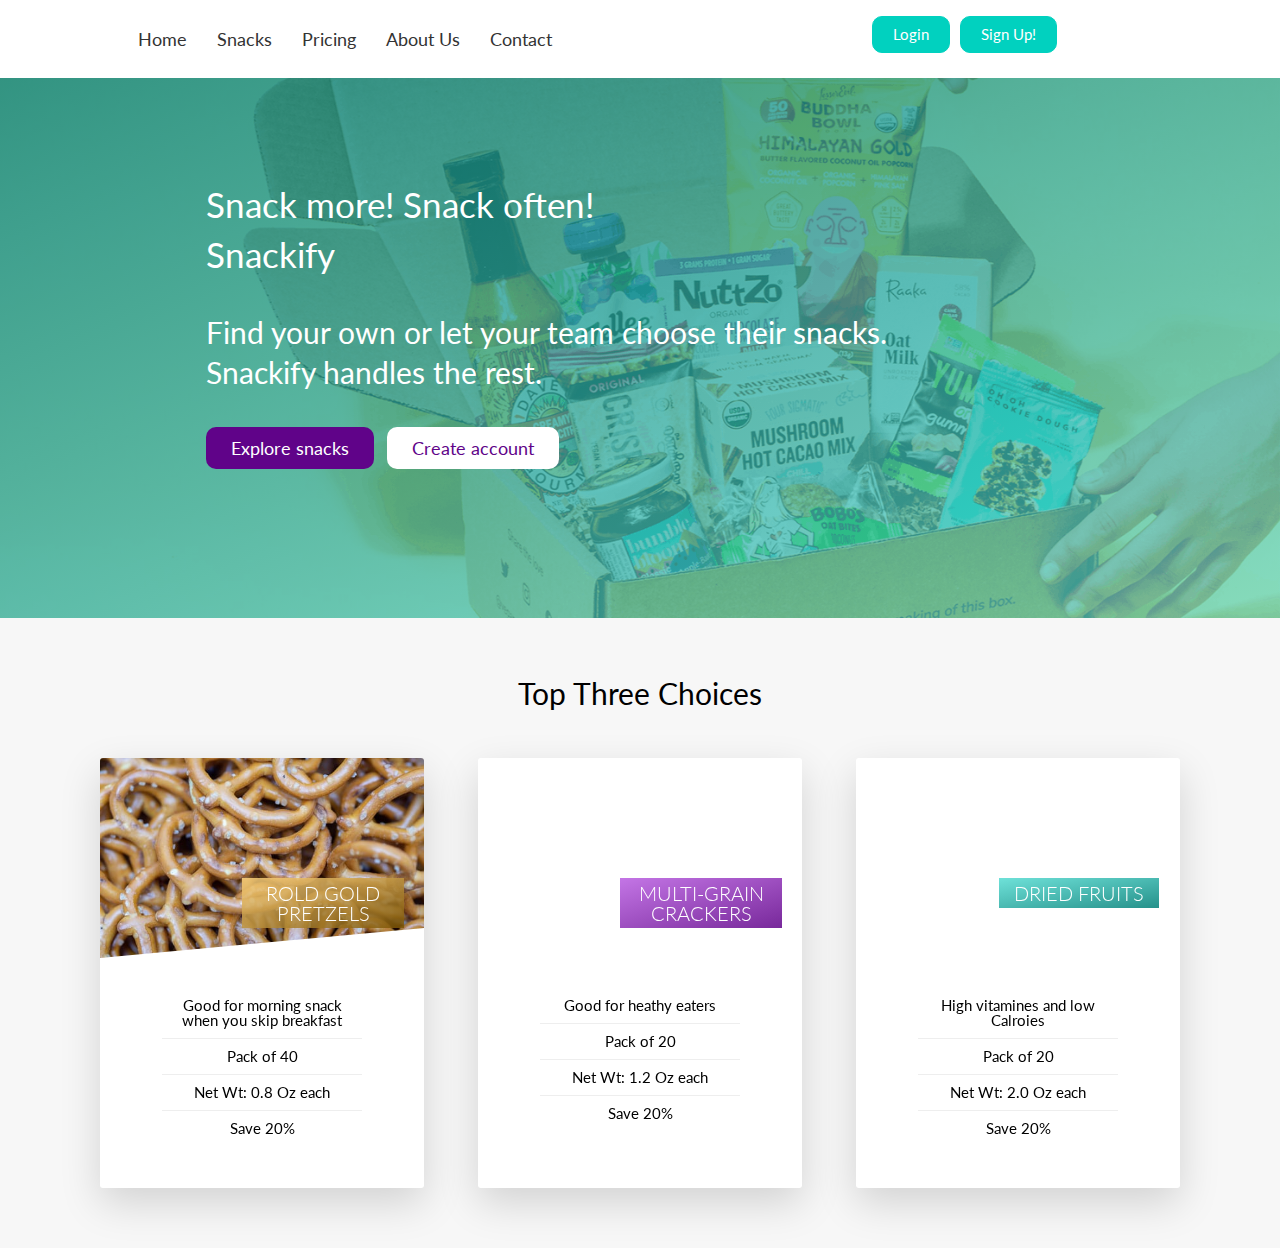
==== commit 4d56f92c: "Update index.html" ====
--- a/snackify/index.html
+++ b/snackify/index.html
@@ -148,8 +148,5 @@
         </div>
       </div>
     </section>
-    <footer class="mainfoot">
-      <p>Copyright Snackify © 2019</p>
-    </footer>
   </body>
 </html>
--- a/snackify/css/index.css
+++ b/snackify/css/index.css
@@ -218,7 +218,7 @@
   width: 30%;
   margin-right: 1.5rem;
 }
-@media (max-width: 500px) {
+@media (max-width: 800px) {
   .btn-top {
     width: 70%;
   }
@@ -248,74 +248,12 @@
     font-size: 1.2rem;
   }
 }
-.nav {
-  display: flex;
-  flex-direction: row;
-  justify-content: space-around;
-  align-items: center;
-  font-size: 1.8rem;
-  width: 100%;
-  margin: 0 auto;
-}
-.nav__list {
-  display: flex;
-  flex-direction: row;
-  justify-content: space-around;
-  align-items: center;
-  width: 35%;
-  padding: 1rem;
-  margin: 1rem;
-}
-.nav__list a {
-  text-decoration: none;
-  padding: 1rem 1.5rem;
-  color: #333;
-  border-radius: 10px;
-  transition: all 0.5s;
-}
-.nav__list a:hover {
-  color: white;
-  border: 1px solid #007e76;
-  background: #007e76;
-  flex-grow: 1;
-  text-align: center;
-  box-shadow: 0 1rem 2rem rgba(0, 0, 0, 0.5);
-}
-.btn-top {
+.mainfoot {
   display: flex;
   flex-direction: row;
   justify-content: center;
   align-items: center;
-  width: 30%;
-  margin-right: 1.5rem;
-}
-.btn-top a {
-  text-decoration: none;
-  font-size: 1.5rem;
-  padding: 1rem 2rem;
-  color: white;
   background-color: #01d1bf;
-  border: 1px solid #01d1bf;
-  border-radius: 1rem;
-  margin-right: 1rem;
-  margin-bottom: 1rem;
-  transition: all 0.4s;
-}
-.btn-top a:hover {
-  color: white;
-  border: 1px solid #007e76;
-  background: #007e76;
-  box-shadow: 0 1rem 2rem rgba(0, 0, 0, 0.5);
-  transform: translateY(-0.2rem);
-  text-align: center;
-}
-.mainfoot {
-  display: flex;
-  flex-direction: row;
-  justify-content: center;
-  align-items: center;
-  background-color: #01d1bf;
-  margin-top: 4%;
   padding: 1.5%;
   color: white;
 }
@@ -472,6 +410,7 @@
 @media (max-width: 800px) {
   .section-topChoice {
     padding: 6rem 6rem;
+    height: 140vh;
   }
 }
 .section-topChoice .row {
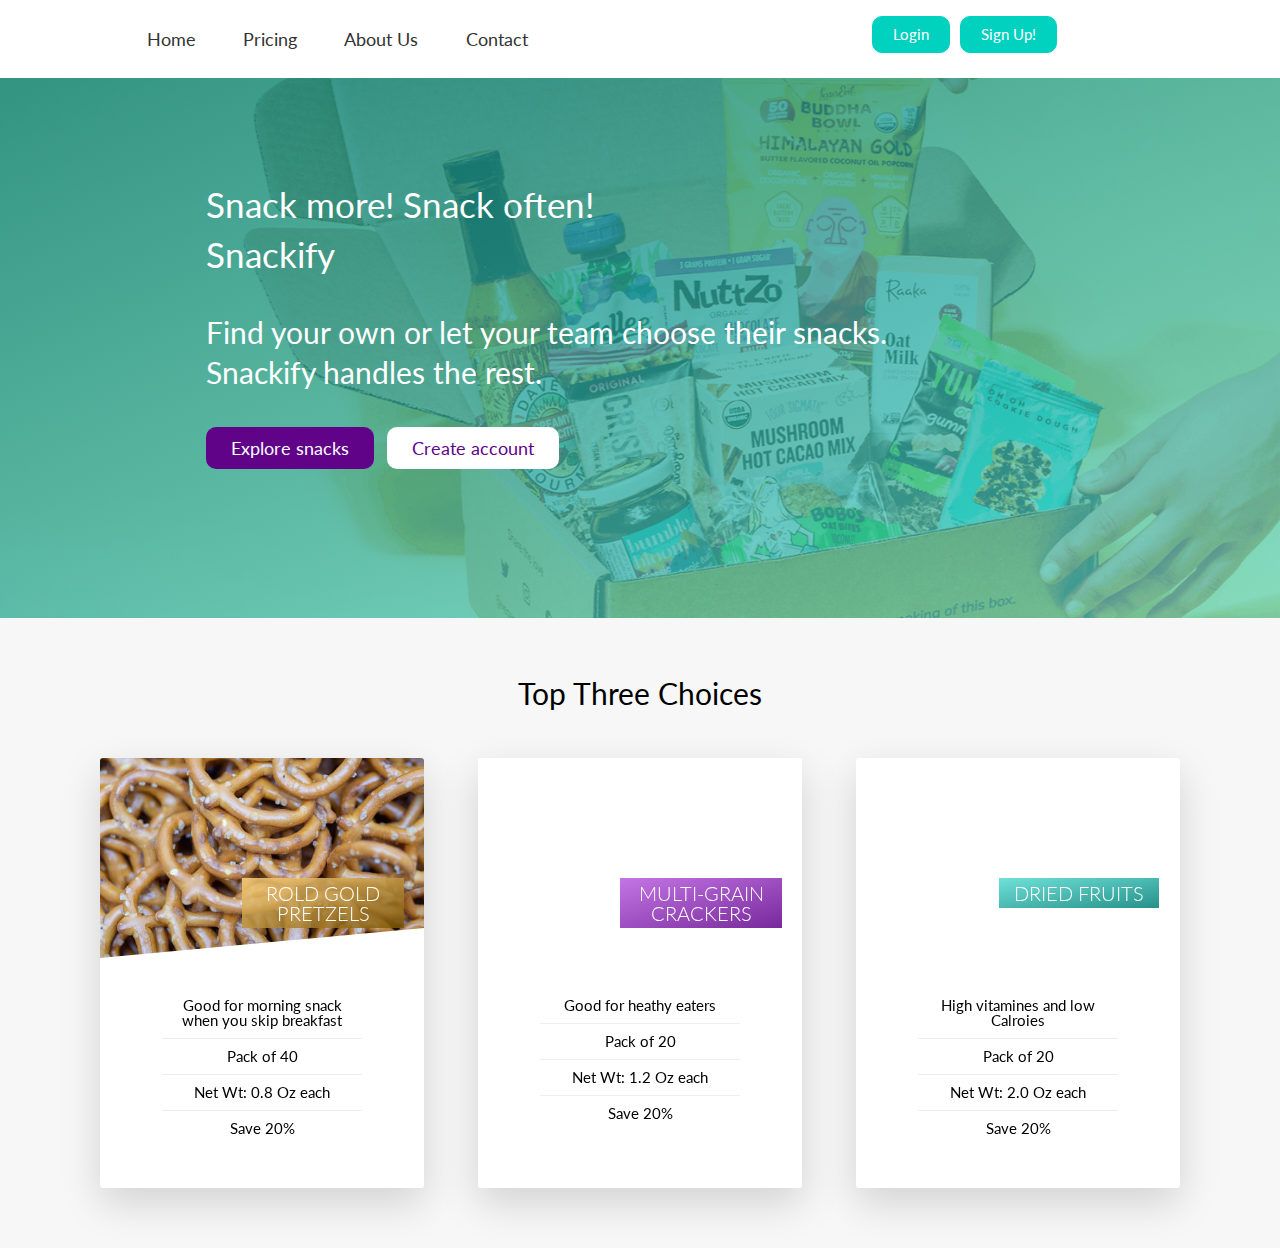
==== commit fe8eeec1: "snackify with all links" ====
--- a/snackify/index.html
+++ b/snackify/index.html
@@ -18,16 +18,16 @@
     <div class="nav">
       <div class="nav__list">
         <a href="index.html"> Home</a>
-        <a href="#"> Snacks</a>
-        <a href="#"> Pricing </a>
+       
+        <a href="pricing.html"> Pricing </a>
         <a href="a-index.html">About Us</a>
 
-        <a href="#"> Contact</a>
+        <a href="https://youngwon.typeform.com/to/M0r6OQ"> Contact</a>
       </div>
       <!-- this closes nav -->
       <div class="btn-top">
-        <a class="btn-login" href="#"> Login </a>
-        <a class="btn-signup" href="#"> Sign Up!</a>
+        <a class="btn-login" href="https://snackify.netlify.com/login"> Login </a>
+        <a class="btn-signup" href="https://snackify.netlify.com/register"> Sign Up!</a>
       </div>
       <!-- this closes but div -->
     </div>
@@ -44,8 +44,8 @@
         <h2>Snackify handles the rest.</h2>
       </div>
       <div class="btn-header">
-        <a href="#" class="btn-explore">Explore snacks</a>
-        <a href="#" class="btn-create">Create account</a>
+        <a href="https://snackify.netlify.com/login" class="btn-explore">Explore snacks</a>
+        <a href="https://snackify.netlify.com/register" class="btn-create">Create account</a>
       </div>
     </header>
     <section class="section-topChoice">
@@ -79,7 +79,7 @@
                   <p class="card__price-only">Only</p>
                   <p class="card__price-value">$16.00</p>
                 </div>
-                <a href="#" class="btn btn--white">Save Now</a>
+                <a href="https://snackify.netlify.com/login" class="btn btn--white">Login</a>
               </div>
             </div>
           </div>
@@ -110,7 +110,7 @@
                   <p class="card__price-only">Only</p>
                   <p class="card__price-value">$45.00</p>
                 </div>
-                <a href="#" class="btn btn--white">Save Now</a>
+                <a href="https://snackify.netlify.com/login" class="btn btn--white">Login</a>
               </div>
             </div>
           </div>
@@ -141,12 +141,13 @@
                   <p class="card__price-only">Only</p>
                   <p class="card__price-value">$55.00</p>
                 </div>
-                <a href="#" class="btn btn--white">Save Now</a>
+                <a href="https://snackify.netlify.com/login" class="btn btn--white">Login</a>
               </div>
             </div>
           </div>
         </div>
       </div>
     </section>
+    
   </body>
 </html>
